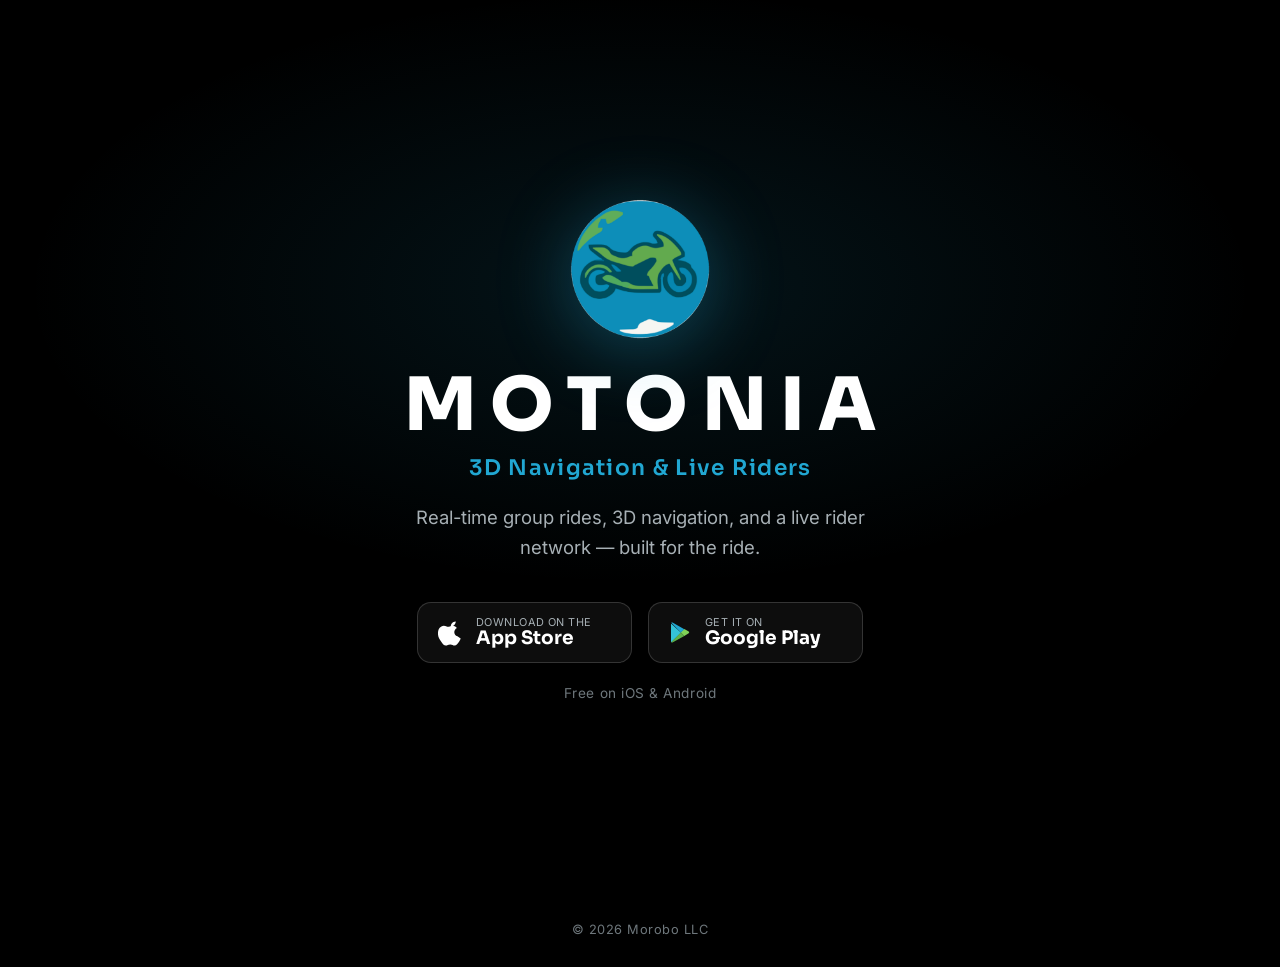
==== index.html @ 28c42515 "Initial commit: Motonia landing page Clean, professional single-page site on a black background, rea" ====
<!DOCTYPE html>
<html lang="en">
<head>
  <meta charset="UTF-8" />
  <meta name="viewport" content="width=device-width, initial-scale=1.0" />
  <title>Motonia — 3D Navigation & Live Riders</title>
  <meta name="description" content="Motonia is the sportbike app for real-time group rides, 3D navigation, and a live rider network. Free on iOS and Android." />
  <meta name="theme-color" content="#000000" />

  <!-- Open Graph / social -->
  <meta property="og:type" content="website" />
  <meta property="og:title" content="Motonia — 3D Navigation & Live Riders" />
  <meta property="og:description" content="Real-time group rides, 3D navigation, and a live rider network. Built for the ride." />
  <meta property="og:url" content="https://motonia.org/" />
  <meta property="og:image" content="https://motonia.org/assets/icon-512.png" />
  <meta property="og:image:width" content="512" />
  <meta property="og:image:height" content="512" />
  <meta name="twitter:card" content="summary" />

  <link rel="icon" href="/assets/favicon.png" type="image/png" />
  <link rel="apple-touch-icon" href="/assets/icon-512.png" />
  <link rel="manifest" href="/site.webmanifest" />
  <link rel="preload" href="/assets/fonts/sora.woff2" as="font" type="font/woff2" crossorigin />
  <link rel="preload" href="/assets/fonts/inter.woff2" as="font" type="font/woff2" crossorigin />
  <link rel="stylesheet" href="styles.css" />
</head>
<body>
  <a class="skip-link" href="#cta">Skip to download</a>

  <main class="hero">
    <!-- ===================== BACKGROUND =====================
         Black for now. To use cinematic footage later, drop
         hero.mp4 (+ poster.jpg) into /assets and uncomment the
         <video> block below. The overlay keeps text legible. -->
    <div class="bg" aria-hidden="true">
      <!--
      <video class="bg-video" autoplay muted loop playsinline preload="auto" poster="assets/poster.jpg">
        <source src="assets/hero.mp4" type="video/mp4" />
      </video>
      -->
      <div class="bg-overlay"></div>
    </div>

    <!-- ===================== CONTENT ===================== -->
    <div class="hero-content">
      <img class="logo" src="assets/motonia-logo.png" alt="Motonia logo" width="140" height="140" />

      <h1 class="wordmark">MOTONIA</h1>
      <p class="tagline">3D Navigation &amp; Live Riders</p>

      <p class="subtag">
        Real-time group rides, 3D navigation, and a live rider network — built for the ride.
      </p>

      <div class="store-buttons" id="cta">
        <a class="store-btn" href="https://apps.apple.com/us/app/motonia/id6760694800" aria-label="Download Motonia on the App Store" target="_blank" rel="noopener">
          <svg viewBox="0 0 24 24" width="26" height="26" aria-hidden="true" fill="currentColor">
            <path d="M16.365 1.43c0 1.14-.42 2.2-1.12 2.99-.84.95-2.22 1.69-3.39 1.6-.14-1.12.42-2.31 1.07-3.05.74-.85 2.06-1.5 3.16-1.54.03 0 0 0 .28 0zM20.94 17.06c-.55 1.27-.82 1.84-1.53 2.96-.99 1.57-2.39 3.52-4.12 3.53-1.54.02-1.93-1-4.02-.99-2.09.01-2.52 1.01-4.06.99-1.73-.01-3.05-1.78-4.04-3.34C-.62 16.06-.9 10.43 1.36 7.41c.95-1.34 2.45-2.18 4.05-2.18 1.63 0 2.66 1.06 4.01 1.06 1.31 0 2.11-1.06 4-1.06 1.43 0 2.94.78 4.02 2.13-3.53 1.93-2.96 6.96.5 7.7z"/>
          </svg>
          <span class="store-btn-text">
            <small>Download on the</small>
            <strong>App Store</strong>
          </span>
        </a>

        <a class="store-btn" href="https://play.google.com/store/apps/details?id=com.motonia.android" aria-label="Get Motonia on Google Play" target="_blank" rel="noopener">
          <svg viewBox="0 0 512 512" width="24" height="24" aria-hidden="true">
            <path d="M48 59.4C45 62.6 43 67.6 43 74.4V437.6c0 6.8 2 11.8 5 15l1.9 1.8L253.3 250.2v-4.4L49.9 57.6 48 59.4z" fill="#34C3D8"/>
            <path d="M325.3 318.2L253.3 246v-4.4l72-72.1 1.6.9 85.4 48.5c24.4 13.8 24.4 36.5 0 50.4l-85.4 48.5-1.6.4z" fill="#7FD157"/>
            <path d="M326.9 317.8L253.3 245.8 48 451c8 8.5 21.4 9.5 36.4 1L326.9 317.8z" fill="#5FB14A"/>
            <path d="M326.9 173.8L84.4 36.6C69.4 28.1 56 29.1 48 37.6l205.3 208.2 73.6-72z" fill="#21A7D2"/>
          </svg>
          <span class="store-btn-text">
            <small>GET IT ON</small>
            <strong>Google Play</strong>
          </span>
        </a>
      </div>

      <p class="microcopy">Free on iOS &amp; Android</p>
    </div>
  </main>

  <footer class="footer">
    © <span id="year">2026</span> Morobo LLC
  </footer>

  <script>
    document.getElementById('year').textContent = new Date().getFullYear();
  </script>
</body>
</html>
---- styles.css ----
/* ============================================================
   Motonia — landing page
   Clean, professional. Black background, ready for video.
   ============================================================ */

/* Self-hosted fonts (variable; no external requests) */
@font-face {
  font-family: "Sora";
  font-style: normal;
  font-weight: 400 800;
  font-display: swap;
  src: url("assets/fonts/sora.woff2") format("woff2");
}
@font-face {
  font-family: "Inter";
  font-style: normal;
  font-weight: 400 600;
  font-display: swap;
  src: url("assets/fonts/inter.woff2") format("woff2");
}

:root {
  --bg:        #000000;
  --ink:       #FFFFFF;
  --muted:     #A7B0B5;
  --muted-dim: #6E777C;
  --teal:      #21A7D2;
  --green:     #6FC04D;
  --card:      rgba(255,255,255,0.05);
  --card-brd:  rgba(255,255,255,0.16);
  --card-hov:  rgba(255,255,255,0.10);
  --font-display: "Sora", system-ui, -apple-system, sans-serif;
  --font-body: "Inter", system-ui, -apple-system, sans-serif;
}

* { box-sizing: border-box; }

html, body {
  margin: 0;
  padding: 0;
  background: var(--bg);
  color: var(--ink);
  font-family: var(--font-body);
  -webkit-font-smoothing: antialiased;
  text-rendering: optimizeLegibility;
}

.skip-link {
  position: absolute;
  left: -999px; top: 0;
  background: var(--green);
  color: #04130a;
  padding: 10px 16px;
  border-radius: 0 0 10px 0;
  z-index: 50;
  font-weight: 600;
  text-decoration: none;
}
.skip-link:focus { left: 0; }

/* ===================== HERO ===================== */
.hero {
  position: relative;
  min-height: 100svh;
  display: flex;
  align-items: center;
  justify-content: center;
  overflow: hidden;
  isolation: isolate;
}

/* background layer (black now; video-ready) */
.bg { position: absolute; inset: 0; z-index: -1; background: #000; }
.bg-video {
  position: absolute;
  inset: 0;
  width: 100%; height: 100%;
  object-fit: cover;
}
/* subtle depth on black + darkening for legibility once a video is added */
.bg-overlay {
  position: absolute;
  inset: 0;
  background:
    radial-gradient(80% 55% at 50% 32%, rgba(33,167,210,0.12), rgba(0,0,0,0) 60%),
    linear-gradient(to bottom, rgba(0,0,0,0.35) 0%, rgba(0,0,0,0.15) 40%, rgba(0,0,0,0.6) 100%);
}

/* ===================== CONTENT ===================== */
.hero-content {
  position: relative;
  z-index: 2;
  text-align: center;
  padding: 48px 24px;
  max-width: 720px;
  margin: 0 auto;
  animation: rise 0.8s cubic-bezier(.2,.7,.2,1) both;
}

.logo {
  width: 140px;
  height: 140px;
  margin-bottom: 26px;
  filter: drop-shadow(0 10px 36px rgba(33,167,210,0.35));
}

.wordmark {
  font-family: var(--font-display);
  font-weight: 800;
  font-size: clamp(2.6rem, 8vw, 4.6rem);
  letter-spacing: 0.18em;
  margin: 0 0 12px;
  line-height: 1;
  /* nudge to optically center the letter-spacing */
  padding-left: 0.18em;
}

.tagline {
  font-family: var(--font-display);
  font-weight: 600;
  font-size: clamp(1rem, 2.6vw, 1.35rem);
  color: var(--teal);
  letter-spacing: 0.06em;
  margin: 0 0 22px;
}

.subtag {
  font-size: clamp(1rem, 1.8vw, 1.15rem);
  color: var(--muted);
  line-height: 1.6;
  max-width: 500px;
  margin: 0 auto 40px;
}

/* ===================== STORE BUTTONS ===================== */
.store-buttons {
  display: flex;
  gap: 16px;
  justify-content: center;
  flex-wrap: wrap;
  margin-bottom: 22px;
}
.store-btn {
  display: inline-flex;
  align-items: center;
  gap: 12px;
  padding: 13px 24px 13px 20px;
  min-width: 215px;
  border-radius: 14px;
  text-decoration: none;
  color: var(--ink);
  background: var(--card);
  border: 1px solid var(--card-brd);
  transition: transform .22s cubic-bezier(.2,.7,.2,1), border-color .22s, background .22s;
}
.store-btn:hover,
.store-btn:focus-visible {
  transform: translateY(-3px);
  background: var(--card-hov);
  border-color: rgba(255,255,255,0.34);
  outline: none;
}
.store-btn:focus-visible { box-shadow: 0 0 0 3px rgba(33,167,210,0.45); }
.store-btn svg { flex: none; }
.store-btn-text {
  display: flex;
  flex-direction: column;
  align-items: flex-start;
  line-height: 1.12;
}
.store-btn-text small {
  font-size: 0.68rem;
  color: var(--muted);
  letter-spacing: 0.04em;
  text-transform: uppercase;
}
.store-btn-text strong {
  font-family: var(--font-display);
  font-size: 1.16rem;
  font-weight: 700;
}

.microcopy {
  font-size: 0.85rem;
  color: var(--muted-dim);
  letter-spacing: 0.04em;
  margin: 0;
}

/* ===================== FOOTER ===================== */
.footer {
  position: relative;
  z-index: 2;
  text-align: center;
  padding: 22px 20px 30px;
  color: var(--muted-dim);
  font-size: 0.8rem;
  letter-spacing: 0.04em;
}

/* ===================== ANIMATIONS ===================== */
@keyframes rise {
  from { opacity: 0; transform: translateY(22px); }
  to   { opacity: 1; transform: translateY(0); }
}

/* ===================== RESPONSIVE ===================== */
@media (max-width: 560px) {
  .logo { width: 112px; height: 112px; }
  .store-btn { min-width: 0; flex: 1 1 100%; justify-content: center; }
  .hero-content { padding: 40px 20px; }
}

/* ===================== ACCESSIBILITY ===================== */
@media (prefers-reduced-motion: reduce) {
  *, *::before, *::after {
    animation-duration: 0.001ms !important;
    animation-iteration-count: 1 !important;
    transition-duration: 0.001ms !important;
  }
}
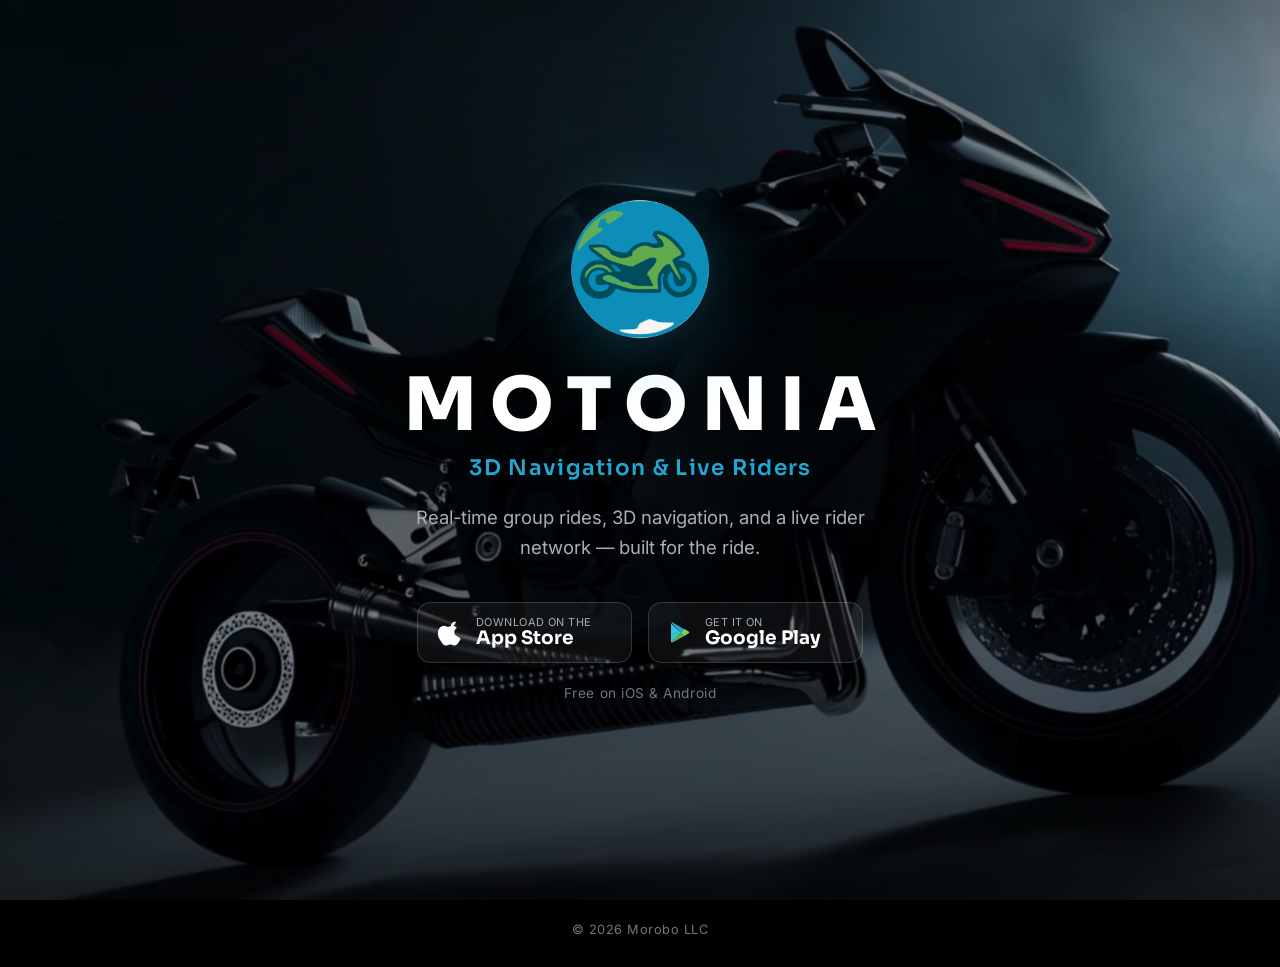
==== commit 7f996ef3: "Add cinematic motorcycle video background Compressed the supplied 1080p clip from 48MB to ~5.7MB (H." ====
--- a/index.html
+++ b/index.html
@@ -33,11 +33,9 @@
          hero.mp4 (+ poster.jpg) into /assets and uncomment the
          <video> block below. The overlay keeps text legible. -->
     <div class="bg" aria-hidden="true">
-      <!--
       <video class="bg-video" autoplay muted loop playsinline preload="auto" poster="assets/poster.jpg">
         <source src="assets/hero.mp4" type="video/mp4" />
       </video>
-      -->
       <div class="bg-overlay"></div>
     </div>
 
@@ -87,6 +85,20 @@
 
   <script>
     document.getElementById('year').textContent = new Date().getFullYear();
+
+    // Respect reduced-motion: keep the poster frame instead of autoplaying.
+    (function () {
+      var v = document.querySelector('.bg-video');
+      if (!v) return;
+      var reduce = window.matchMedia && window.matchMedia('(prefers-reduced-motion: reduce)').matches;
+      if (reduce) {
+        v.removeAttribute('autoplay');
+        v.pause();
+      } else {
+        var p = v.play();
+        if (p && p.catch) p.catch(function () {}); // ignore autoplay-block; poster shows
+      }
+    })();
   </script>
 </body>
 </html>
--- a/styles.css
+++ b/styles.css
@@ -77,13 +77,13 @@
   width: 100%; height: 100%;
   object-fit: cover;
 }
-/* subtle depth on black + darkening for legibility once a video is added */
+/* darkening + central scrim so the white text stays legible over the footage */
 .bg-overlay {
   position: absolute;
   inset: 0;
   background:
-    radial-gradient(80% 55% at 50% 32%, rgba(33,167,210,0.12), rgba(0,0,0,0) 60%),
-    linear-gradient(to bottom, rgba(0,0,0,0.35) 0%, rgba(0,0,0,0.15) 40%, rgba(0,0,0,0.6) 100%);
+    radial-gradient(72% 62% at 50% 44%, rgba(0,0,0,0.55) 0%, rgba(0,0,0,0.22) 55%, rgba(0,0,0,0) 82%),
+    linear-gradient(to bottom, rgba(0,0,0,0.5) 0%, rgba(0,0,0,0.22) 32%, rgba(0,0,0,0.35) 70%, rgba(0,0,0,0.66) 100%);
 }
 
 /* ===================== CONTENT ===================== */
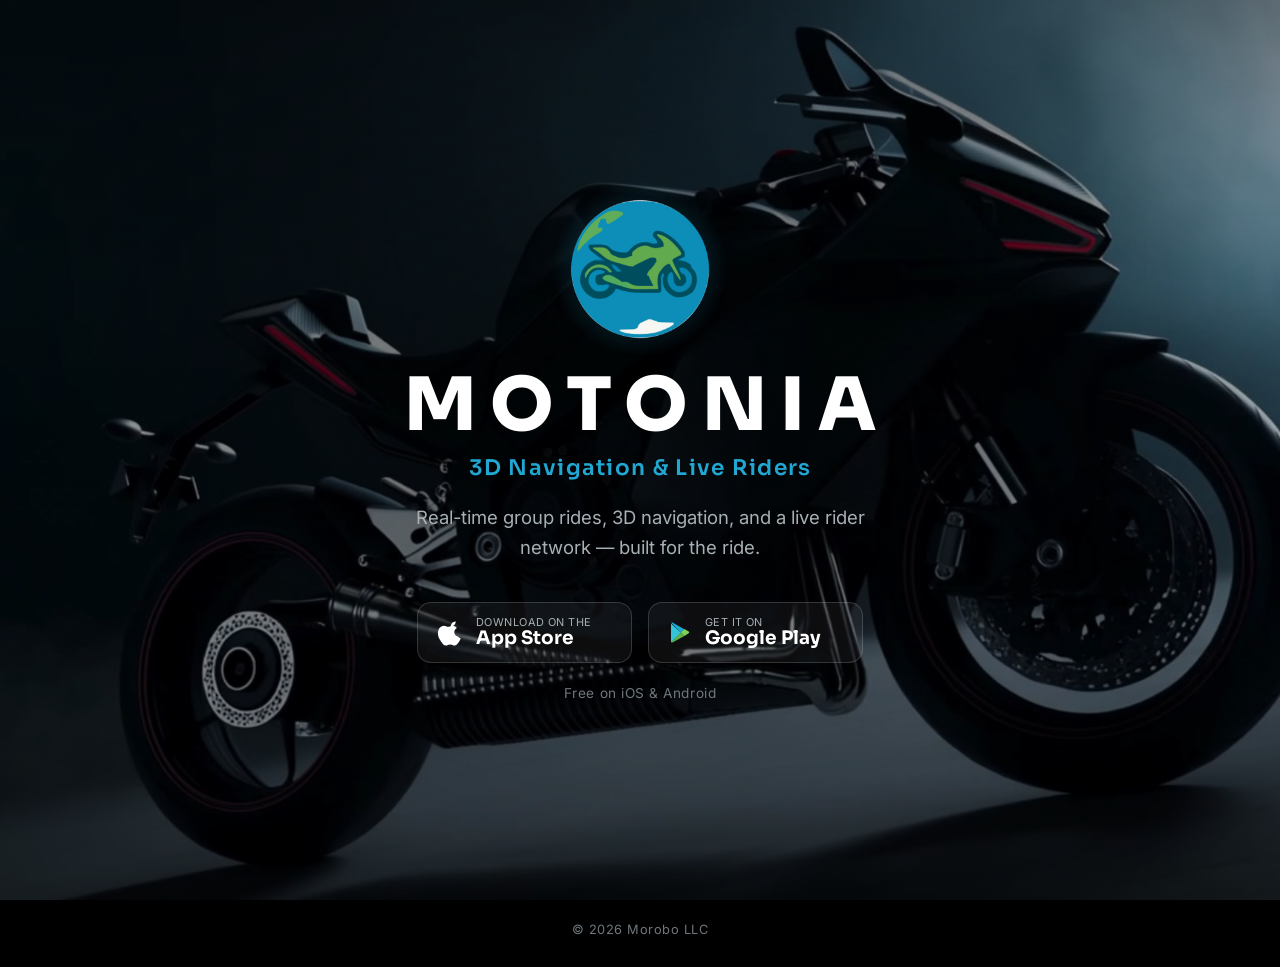
==== commit cdd0ac5d: "Improve mobile: fix logo box, full-screen fill, stronger scrim - Replace logo's filter:drop-shadow (" ====
--- a/index.html
+++ b/index.html
@@ -29,9 +29,9 @@
 
   <main class="hero">
     <!-- ===================== BACKGROUND =====================
-         Black for now. To use cinematic footage later, drop
-         hero.mp4 (+ poster.jpg) into /assets and uncomment the
-         <video> block below. The overlay keeps text legible. -->
+         Cinematic motorcycle clip behind the hero. To swap the footage,
+         replace assets/hero.mp4 (+ assets/poster.jpg). The overlay below
+         keeps the white text legible; falls back to black then the poster. -->
     <div class="bg" aria-hidden="true">
       <video class="bg-video" autoplay muted loop playsinline preload="auto" poster="assets/poster.jpg">
         <source src="assets/hero.mp4" type="video/mp4" />
@@ -41,7 +41,9 @@
 
     <!-- ===================== CONTENT ===================== -->
     <div class="hero-content">
-      <img class="logo" src="assets/motonia-logo.png" alt="Motonia logo" width="140" height="140" />
+      <span class="logo-wrap">
+        <img class="logo" src="assets/motonia-logo.png" alt="Motonia logo" width="140" height="140" />
+      </span>
 
       <h1 class="wordmark">MOTONIA</h1>
       <p class="tagline">3D Navigation &amp; Live Riders</p>
--- a/styles.css
+++ b/styles.css
@@ -61,7 +61,8 @@
 /* ===================== HERO ===================== */
 .hero {
   position: relative;
-  min-height: 100svh;
+  min-height: 100vh;       /* fallback */
+  min-height: 100dvh;      /* fills the screen even as the mobile bar hides */
   display: flex;
   align-items: center;
   justify-content: center;
@@ -97,11 +98,27 @@
   animation: rise 0.8s cubic-bezier(.2,.7,.2,1) both;
 }
 
+/* circular glow via pseudo-element (NOT filter:drop-shadow — that paints a
+   rectangular box over <video> on iOS Safari). */
+.logo-wrap {
+  position: relative;
+  display: inline-block;
+  line-height: 0;
+  margin-bottom: 26px;
+}
+.logo-wrap::after {
+  content: "";
+  position: absolute;
+  inset: -16%;
+  border-radius: 50%;
+  background: radial-gradient(circle, rgba(33,167,210,0.45) 0%, rgba(33,167,210,0) 68%);
+  z-index: -1;
+  pointer-events: none;
+}
 .logo {
   width: 140px;
   height: 140px;
-  margin-bottom: 26px;
-  filter: drop-shadow(0 10px 36px rgba(33,167,210,0.35));
+  display: block;
 }
 
 .wordmark {
@@ -206,9 +223,21 @@
 
 /* ===================== RESPONSIVE ===================== */
 @media (max-width: 560px) {
-  .logo { width: 112px; height: 112px; }
+  .logo { width: 108px; height: 108px; }
+  .logo-wrap { margin-bottom: 18px; }
   .store-btn { min-width: 0; flex: 1 1 100%; justify-content: center; }
-  .hero-content { padding: 40px 20px; }
+  .hero-content { padding: 34px 20px; }
+  .tagline { margin-bottom: 16px; }
+  .subtag { margin-bottom: 26px; }
+
+  /* stronger darkening so the zoomed-in footage stays readable behind text */
+  .bg-overlay {
+    background:
+      radial-gradient(86% 50% at 50% 42%, rgba(0,0,0,0.62) 0%, rgba(0,0,0,0.34) 55%, rgba(0,0,0,0.12) 100%),
+      linear-gradient(to bottom, rgba(0,0,0,0.55) 0%, rgba(0,0,0,0.3) 38%, rgba(0,0,0,0.68) 100%);
+  }
+  /* favor the bike body over the empty floor in the portrait crop */
+  .bg-video { object-position: 50% 42%; }
 }
 
 /* ===================== ACCESSIBILITY ===================== */
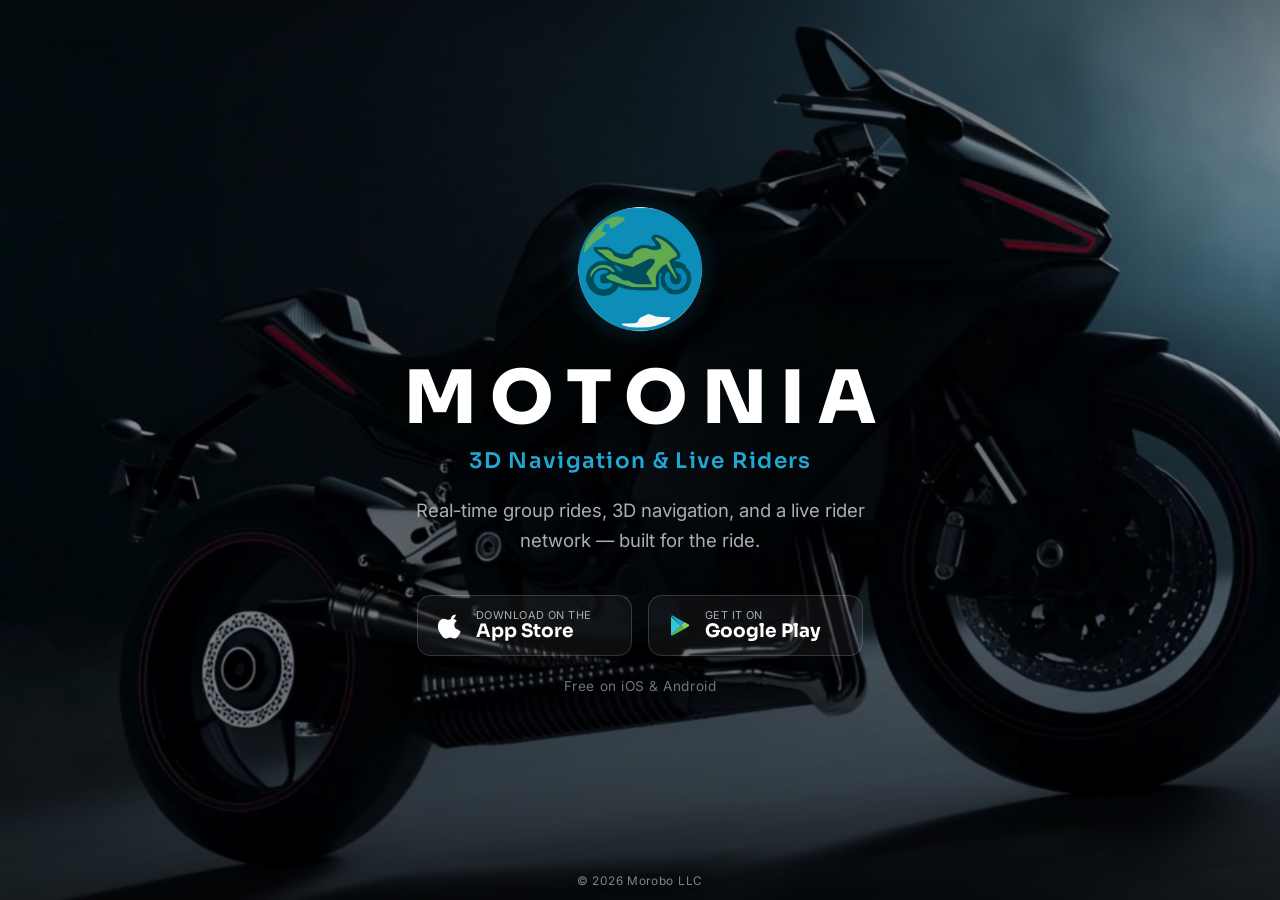
==== commit 19902591: "One-screen layout + higher-quality video - Fits any screen with no scrolling: hero is exactly 100dvh" ====
--- a/index.html
+++ b/index.html
@@ -79,11 +79,9 @@
 
       <p class="microcopy">Free on iOS &amp; Android</p>
     </div>
+
+    <p class="copyright">© <span id="year">2026</span> Morobo LLC</p>
   </main>
-
-  <footer class="footer">
-    © <span id="year">2026</span> Morobo LLC
-  </footer>
 
   <script>
     document.getElementById('year').textContent = new Date().getFullYear();
--- a/styles.css
+++ b/styles.css
@@ -38,12 +38,15 @@
 html, body {
   margin: 0;
   padding: 0;
+  height: 100%;
   background: var(--bg);
   color: var(--ink);
   font-family: var(--font-body);
   -webkit-font-smoothing: antialiased;
   text-rendering: optimizeLegibility;
 }
+/* one screen, no scrolling — ever */
+body { overflow: hidden; }
 
 .skip-link {
   position: absolute;
@@ -61,8 +64,9 @@
 /* ===================== HERO ===================== */
 .hero {
   position: relative;
-  min-height: 100vh;       /* fallback */
-  min-height: 100dvh;      /* fills the screen even as the mobile bar hides */
+  height: 100vh;           /* fallback */
+  height: 100svh;
+  height: 100dvh;          /* exactly one screen → no scroll, fills any size */
   display: flex;
   align-items: center;
   justify-content: center;
@@ -92,7 +96,7 @@
   position: relative;
   z-index: 2;
   text-align: center;
-  padding: 48px 24px;
+  padding: clamp(16px, 4vh, 44px) 24px;
   max-width: 720px;
   margin: 0 auto;
   animation: rise 0.8s cubic-bezier(.2,.7,.2,1) both;
@@ -104,7 +108,7 @@
   position: relative;
   display: inline-block;
   line-height: 0;
-  margin-bottom: 26px;
+  margin-bottom: clamp(12px, 3vh, 26px);
 }
 .logo-wrap::after {
   content: "";
@@ -116,8 +120,8 @@
   pointer-events: none;
 }
 .logo {
-  width: 140px;
-  height: 140px;
+  width: clamp(72px, 14vh, 140px);
+  height: auto;
   display: block;
 }
 
@@ -204,15 +208,20 @@
   margin: 0;
 }
 
-/* ===================== FOOTER ===================== */
-.footer {
-  position: relative;
+/* ===================== COPYRIGHT (over the video, no black band) ===================== */
+.copyright {
+  position: absolute;
+  left: 0;
+  right: 0;
+  bottom: calc(env(safe-area-inset-bottom, 0px) + 12px);
   z-index: 2;
   text-align: center;
-  padding: 22px 20px 30px;
-  color: var(--muted-dim);
-  font-size: 0.8rem;
-  letter-spacing: 0.04em;
+  margin: 0;
+  color: rgba(255, 255, 255, 0.5);
+  font-size: 0.74rem;
+  letter-spacing: 0.06em;
+  pointer-events: none;
+  text-shadow: 0 1px 6px rgba(0, 0, 0, 0.6);
 }
 
 /* ===================== ANIMATIONS ===================== */
@@ -240,6 +249,20 @@
   .bg-video { object-position: 50% 42%; }
 }
 
+/* Short viewports (landscape phones, small windows): compact so it still
+   fits one screen without scrolling. */
+@media (max-height: 640px) {
+  .logo { width: clamp(54px, 12vh, 96px); }
+  .logo-wrap { margin-bottom: 10px; }
+  .wordmark { font-size: clamp(1.7rem, 6.5vh, 2.8rem); }
+  .tagline { font-size: 0.95rem; margin-bottom: 8px; }
+  .subtag { display: none; }            /* drop the description to save height */
+  .store-buttons { margin-bottom: 12px; }
+  .store-btn { padding: 10px 18px; }
+  .microcopy { font-size: 0.76rem; }
+  .copyright { font-size: 0.66rem; bottom: calc(env(safe-area-inset-bottom, 0px) + 6px); }
+}
+
 /* ===================== ACCESSIBILITY ===================== */
 @media (prefers-reduced-motion: reduce) {
   *, *::before, *::after {
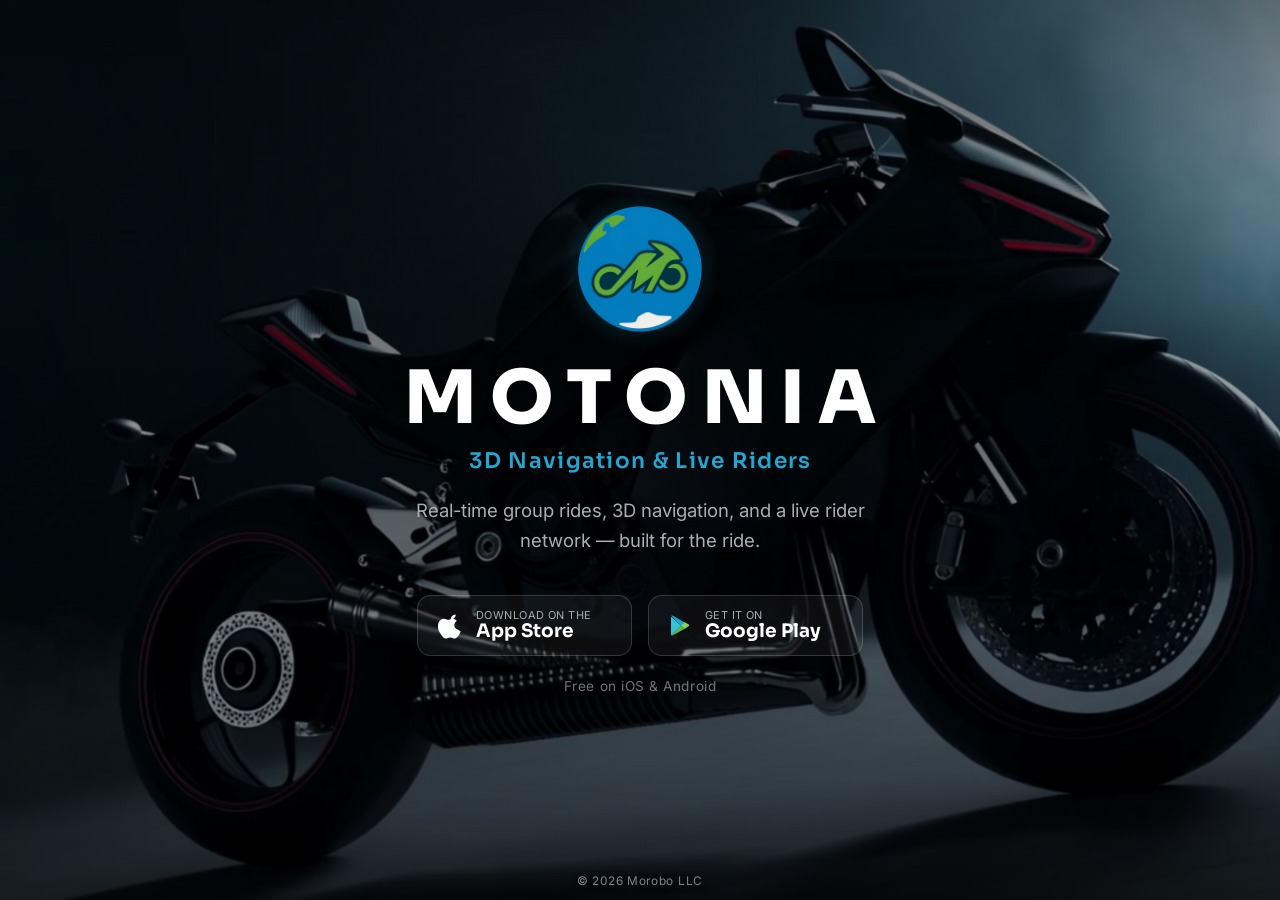
==== commit 5d14ccaf: "Cache-bust the logo URL (?v=2) The new logo reused the same filename, so browsers kept serving the c" ====
--- a/index.html
+++ b/index.html
@@ -33,16 +33,15 @@
          replace assets/hero.mp4 (+ assets/poster.jpg). The overlay below
          keeps the white text legible; falls back to black then the poster. -->
     <div class="bg" aria-hidden="true">
-      <video class="bg-video" autoplay muted loop playsinline preload="auto" poster="assets/poster.jpg">
-        <source src="assets/hero.mp4" type="video/mp4" />
-      </video>
+      <!-- source + autoplay handled in JS (picks a lighter clip on phones) -->
+      <video class="bg-video" autoplay muted loop playsinline preload="auto" poster="assets/poster.jpg"></video>
       <div class="bg-overlay"></div>
     </div>
 
     <!-- ===================== CONTENT ===================== -->
     <div class="hero-content">
       <span class="logo-wrap">
-        <img class="logo" src="assets/motonia-logo.png" alt="Motonia logo" width="140" height="140" />
+        <img class="logo" src="assets/motonia-logo.png?v=2" alt="Motonia logo" width="140" height="140" />
       </span>
 
       <h1 class="wordmark">MOTONIA</h1>
@@ -86,18 +85,43 @@
   <script>
     document.getElementById('year').textContent = new Date().getFullYear();
 
-    // Respect reduced-motion: keep the poster frame instead of autoplaying.
+    // Background video: pick a lighter clip on phones, and make autoplay
+    // reliable on mobile first-load (some browsers won't start until the
+    // clip is ready or the user interacts). Falls back to the poster frame.
     (function () {
       var v = document.querySelector('.bg-video');
       if (!v) return;
-      var reduce = window.matchMedia && window.matchMedia('(prefers-reduced-motion: reduce)').matches;
-      if (reduce) {
+
+      // Honor reduced-motion: keep the still poster, don't load the video.
+      if (window.matchMedia && window.matchMedia('(prefers-reduced-motion: reduce)').matches) {
         v.removeAttribute('autoplay');
-        v.pause();
-      } else {
+        return;
+      }
+
+      v.muted = true;                 // required for autoplay on mobile
+      v.setAttribute('muted', '');
+
+      var phone = window.matchMedia('(max-width: 820px)').matches;
+      var src = document.createElement('source');
+      src.src = phone ? 'assets/hero-mobile.mp4' : 'assets/hero.mp4';
+      src.type = 'video/mp4';
+      v.appendChild(src);
+      v.load();
+
+      function tryPlay() {
         var p = v.play();
-        if (p && p.catch) p.catch(function () {}); // ignore autoplay-block; poster shows
+        if (p && p.catch) p.catch(function () {}); // ignore; retries below
       }
+      tryPlay();
+      v.addEventListener('loadeddata', tryPlay);
+      v.addEventListener('canplay', tryPlay);
+      // fallbacks if the browser blocks autoplay until interaction
+      ['touchstart', 'pointerdown', 'click', 'scroll'].forEach(function (ev) {
+        window.addEventListener(ev, tryPlay, { once: true, passive: true });
+      });
+      document.addEventListener('visibilitychange', function () {
+        if (!document.hidden) tryPlay();
+      });
     })();
   </script>
 </body>
